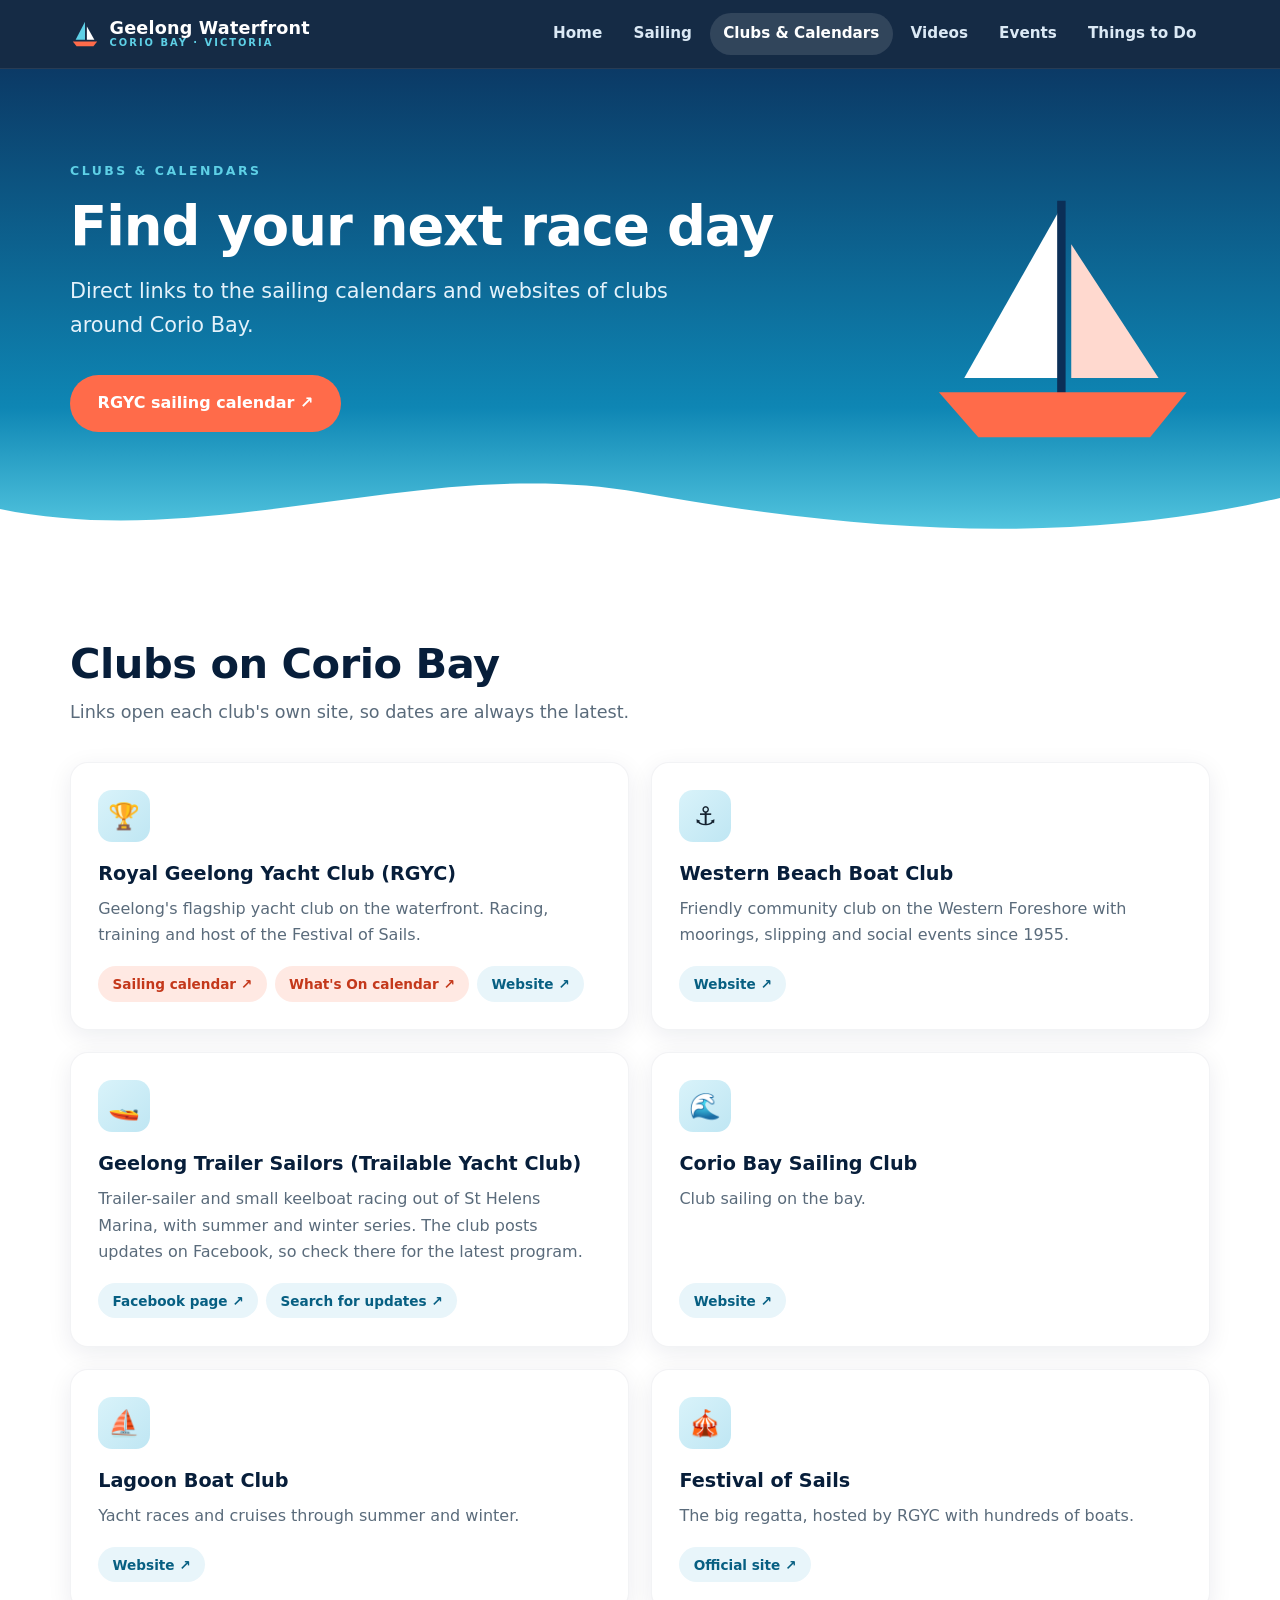
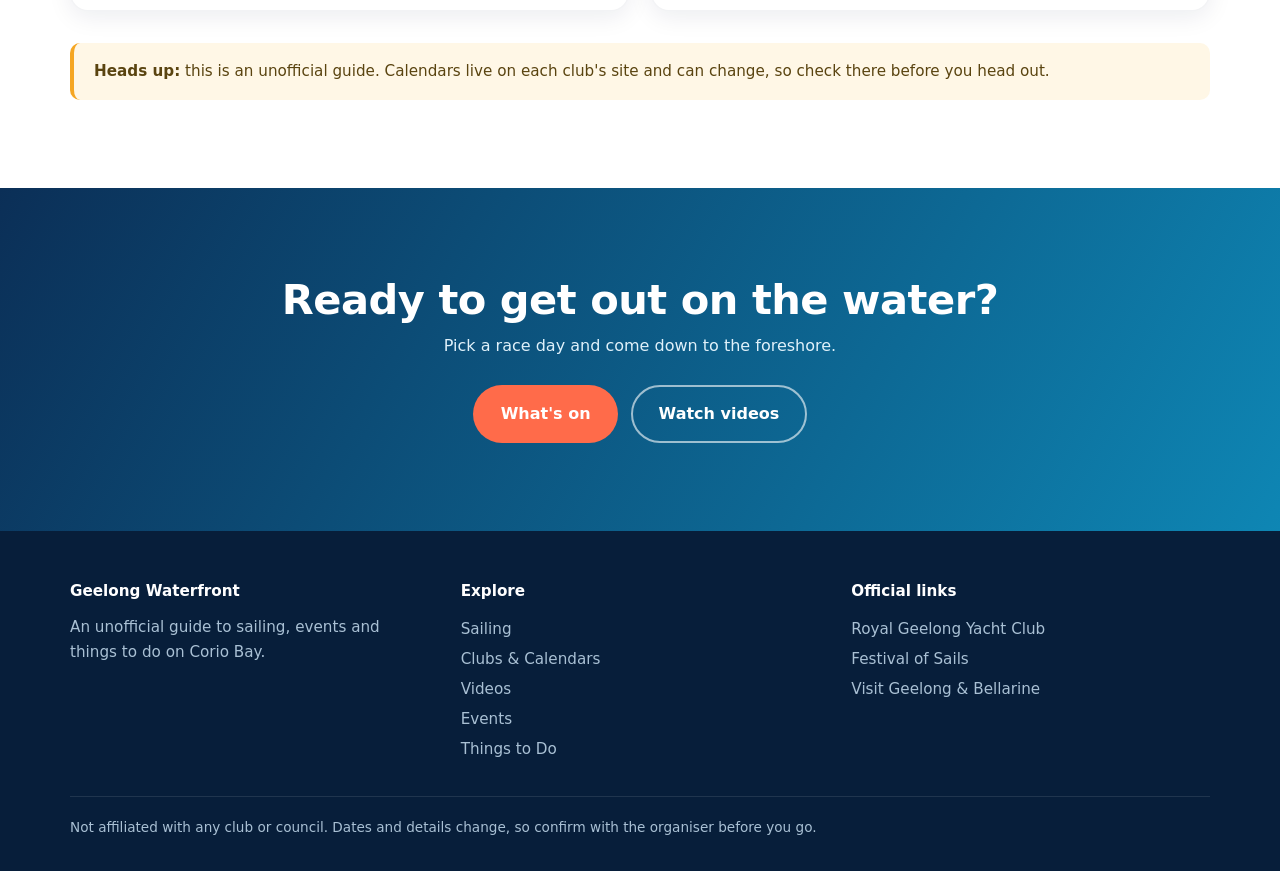
==== clubs.html @ 73ff6553 "Redesign as modern multi-page responsive site with club calendars Co-authored-by: Copilot <223556219" ====
<!DOCTYPE html>
<html lang="en">
<head>
<meta charset="utf-8">
<meta name="viewport" content="width=device-width, initial-scale=1">
<title>Sailing Clubs &amp; Calendars | Geelong Waterfront</title>
<meta name="description" content="Sailing calendars and links for Royal Geelong Yacht Club, Western Beach Boat Club, Geelong trailer sailors and other clubs on Corio Bay.">
<meta name="theme-color" content="#071e3a">
<link rel="icon" href="data:image/svg+xml,%3Csvg xmlns='http://www.w3.org/2000/svg' viewBox='0 0 32 32'%3E%3Cpath d='M16 3v19H6z' fill='%230e86b4'/%3E%3Cpath d='M18 8v14h8z' fill='%23ff6b4a'/%3E%3Cpath d='M3 24h26l-4 5H7z' fill='%23071e3a'/%3E%3C/svg%3E">
<link rel="stylesheet" href="assets/style.css">
</head>
<body>
<a class="skip" href="#main">Skip to content</a>
<header class="site-header"><div class="wrap bar">
<a class="brand" href="index.html"><svg viewBox="0 0 32 32" aria-hidden="true"><path d="M16 3v19H6z" fill="#5ed0e6"/><path d="M18 8v14h8z" fill="#fff"/><path d="M3 24h26l-4 5H7z" fill="#ff6b4a"/></svg><span>Geelong Waterfront<small>Corio Bay · Victoria</small></span></a>
<button class="burger" id="burger" aria-label="Menu" aria-expanded="false" aria-controls="nav"><span></span></button>
<nav class="nav" id="nav" aria-label="Main"><a href="index.html">Home</a><a href="sailing.html">Sailing</a><a href="clubs.html" aria-current="page">Clubs &amp; Calendars</a><a href="videos.html">Videos</a><a href="events.html">Events</a><a href="explore.html">Things to Do</a></nav>
</div></header>
<main id="main">

<div class="hero sm">
<svg class="boat" viewBox="0 0 200 200" aria-hidden="true"><path d="M98 20v120H30z" fill="#fff"/><path d="M106 45v95h62z" fill="#ffd9cf"/><path d="M96 14h6v140h-6z" fill="#0b2f57"/><path d="M12 150h176l-26 32H40z" fill="#ff6b4a"/></svg>
<div class="wrap"><span class="eyebrow">Clubs &amp; Calendars</span><h1>Find your next race day</h1>
<p>Direct links to the sailing calendars and websites of clubs around Corio Bay.</p>
<div class="btns"><a class="btn p" href="https://rgyc.com.au/sailing/calendar/" target="_blank" rel="noopener">RGYC sailing calendar ↗</a></div></div>
<svg class="wave" viewBox="0 0 1440 100" preserveAspectRatio="none" aria-hidden="true"><path fill="#fff" d="M0 60C240 100 480 10 720 45s480 50 720 5V100H0z"/></svg>
</div>

<section><div class="wrap">
<h2 class="reveal">Clubs on Corio Bay</h2>
<p class="lead reveal">Links open each club's own site, so dates are always the latest.</p>
<div class="grid two">
<div class="card reveal"><div class="ic">🏆</div><h3>Royal Geelong Yacht Club (RGYC)</h3><p>Geelong's flagship yacht club on the waterfront. Racing, training and host of the Festival of Sails.</p>
<div class="links"><a class="chip c" href="https://rgyc.com.au/sailing/calendar/" target="_blank" rel="noopener">Sailing calendar ↗</a><a class="chip c" href="https://rgyc.com.au/whats-on/calendar/" target="_blank" rel="noopener">What's On calendar ↗</a><a class="chip" href="https://rgyc.com.au/" target="_blank" rel="noopener">Website ↗</a></div></div>
<div class="card reveal"><div class="ic">⚓</div><h3>Western Beach Boat Club</h3><p>Friendly community club on the Western Foreshore with moorings, slipping and social events since 1955.</p>
<div class="links"><a class="chip" href="https://www.geelongwesternbeachboatclub.com.au/" target="_blank" rel="noopener">Website ↗</a></div></div>
<div id="trailer" class="card reveal"><div class="ic">🚤</div><h3>Geelong Trailer Sailors (Trailable Yacht Club)</h3><p>Trailer-sailer and small keelboat racing out of St Helens Marina, with summer and winter series. The club posts updates on Facebook, so check there for the latest program.</p>
<div class="links"><a class="chip" href="https://www.facebook.com/GeelongTrailableYachtClub/" target="_blank" rel="noopener">Facebook page ↗</a><a class="chip" href="https://www.google.com/search?q=Geelong+Trailable+Yacht+Club" target="_blank" rel="noopener">Search for updates ↗</a></div></div>
<div class="card reveal"><div class="ic">🌊</div><h3>Corio Bay Sailing Club</h3><p>Club sailing on the bay.</p><div class="links"><a class="chip" href="https://www.coriobaysailingclub.au/" target="_blank" rel="noopener">Website ↗</a></div></div>
<div class="card reveal"><div class="ic">⛵</div><h3>Lagoon Boat Club</h3><p>Yacht races and cruises through summer and winter.</p><div class="links"><a class="chip" href="https://www.lagoonboatclub.com.au/" target="_blank" rel="noopener">Website ↗</a></div></div>
<div class="card reveal"><div class="ic">🎪</div><h3>Festival of Sails</h3><p>The big regatta, hosted by RGYC with hundreds of boats.</p><div class="links"><a class="chip" href="https://festivalofsails.com.au/" target="_blank" rel="noopener">Official site ↗</a></div></div>
</div>
<p class="note reveal"><b>Heads up:</b> this is an unofficial guide. Calendars live on each club's site and can change, so check there before you head out.</p>
</div></section>

<section class="cta-band"><div class="wrap reveal"><h2>Ready to get out on the water?</h2><p>Pick a race day and come down to the foreshore.</p><div class="btns"><a class="btn p" href="events.html">What's on</a><a class="btn g" href="videos.html">Watch videos</a></div></div></section>
</main>
<footer><div class="wrap">
<div class="cols">
<div><h4>Geelong Waterfront</h4><p>An unofficial guide to sailing, events and things to do on Corio Bay.</p></div>
<div><h4>Explore</h4><a href="sailing.html">Sailing</a><a href="clubs.html">Clubs &amp; Calendars</a><a href="videos.html">Videos</a><a href="events.html">Events</a><a href="explore.html">Things to Do</a></div>
<div><h4>Official links</h4><a href="https://rgyc.com.au/" target="_blank" rel="noopener">Royal Geelong Yacht Club</a><a href="https://festivalofsails.com.au/" target="_blank" rel="noopener">Festival of Sails</a><a href="https://www.visitgeelongbellarine.com.au" target="_blank" rel="noopener">Visit Geelong &amp; Bellarine</a></div>
</div>
<p class="fine">Not affiliated with any club or council. Dates and details change, so confirm with the organiser before you go.</p>
</div></footer>
<script src="assets/site.js"></script>
</body></html>
---- assets/style.css ----
:root{--navy:#071e3a;--navy2:#0b2f57;--sea:#0e86b4;--aqua:#5ed0e6;--sand:#f7f3ea;--coral:#ff6b4a;--ink:#14212e;--mute:#5a6b7b;--r:18px;--max:1180px}
*{box-sizing:border-box;margin:0;padding:0}
html{scroll-behavior:smooth}
body{font-family:Inter,system-ui,-apple-system,"Segoe UI",Roboto,sans-serif;color:var(--ink);line-height:1.65;background:#fff;-webkit-font-smoothing:antialiased}
img,svg{max-width:100%;display:block}
a{color:var(--sea)}
.wrap{max-width:var(--max);margin:0 auto;padding:0 1.25rem}
.skip{position:absolute;left:-999px}.skip:focus{left:1rem;top:1rem;background:#fff;padding:.5rem;z-index:99}

.site-header{position:sticky;top:0;z-index:50;background:rgba(7,30,58,.94);backdrop-filter:blur(10px);border-bottom:1px solid rgba(255,255,255,.08)}
.bar{display:flex;align-items:center;justify-content:space-between;height:68px}
.brand{display:flex;align-items:center;gap:.6rem;color:#fff;text-decoration:none;font-weight:800;letter-spacing:.2px;font-size:1.1rem;line-height:1.1}
.brand svg{width:30px;height:30px}
.brand small{display:block;font-weight:600;font-size:.62rem;letter-spacing:2px;text-transform:uppercase;color:var(--aqua)}
.nav{display:flex;gap:.25rem;align-items:center}
.nav a{color:#dbe9f5;text-decoration:none;font-weight:600;font-size:.95rem;padding:.5rem .85rem;border-radius:999px;transition:.2s}
.nav a:hover,.nav a[aria-current=page]{background:rgba(255,255,255,.12);color:#fff}
.nav .cta{background:var(--coral);color:#fff}
.nav .cta:hover{background:#ff8466}
.burger{display:none;background:none;border:0;color:#fff;width:44px;height:44px;cursor:pointer;position:relative}
.burger span,.burger span:before,.burger span:after{display:block;width:24px;height:2px;background:#fff;position:absolute;left:10px}
.burger span{top:21px}.burger span:before,.burger span:after{content:"";left:0}
.burger span:before{top:-7px}.burger span:after{top:7px}
@media(max-width:860px){
 .burger{display:block}
 .nav{position:fixed;inset:68px 0 auto 0;flex-direction:column;align-items:stretch;background:var(--navy);padding:1rem 1.25rem 1.5rem;gap:.25rem;transform:translateY(-130%);transition:transform .3s;max-height:calc(100vh - 68px);overflow:auto;visibility:hidden}
 .nav.open{transform:none;visibility:visible}
 .nav a{padding:.85rem 1rem;font-size:1.05rem}
}

.hero{position:relative;color:#fff;overflow:hidden;background:linear-gradient(180deg,#0b3a66 0%,#0e86b4 70%,#5ed0e6 100%)}
.hero .wrap{position:relative;z-index:2;padding-top:clamp(4rem,12vw,9rem);padding-bottom:clamp(7rem,16vw,12rem)}
.hero.sm .wrap{padding-top:clamp(3rem,8vw,5.5rem);padding-bottom:clamp(5rem,10vw,7.5rem)}
.eyebrow{display:inline-block;font-size:.78rem;letter-spacing:2.5px;text-transform:uppercase;font-weight:700;color:var(--aqua);margin-bottom:1rem}
.hero h1{font-size:clamp(2.4rem,7vw,5rem);line-height:1.05;font-weight:800;letter-spacing:-1px;max-width:15ch}
.hero.sm h1{font-size:clamp(2rem,5vw,3.4rem);max-width:22ch}
.hero p{font-size:clamp(1.05rem,2.2vw,1.3rem);max-width:40rem;margin:1.2rem 0 2rem;color:#e4f2fb}
.hero .boat{position:absolute;right:6%;bottom:90px;width:clamp(110px,22vw,300px);z-index:1;animation:bob 6s ease-in-out infinite}
@media(max-width:600px){.hero .boat{opacity:.35;right:-10px}}
@keyframes bob{50%{transform:translateY(-10px) rotate(1.5deg)}}
.wave{position:absolute;left:0;right:0;bottom:-1px;z-index:2;width:100%;height:clamp(50px,9vw,110px)}
@media(prefers-reduced-motion:reduce){.hero .boat{animation:none}html{scroll-behavior:auto}}

.btn{display:inline-flex;align-items:center;gap:.5rem;padding:.85rem 1.6rem;border-radius:999px;font-weight:700;text-decoration:none;transition:.2s;border:2px solid transparent;font-size:1rem}
.btn.p{background:var(--coral);color:#fff}.btn.p:hover{background:#ff8466;transform:translateY(-2px)}
.btn.g{border-color:rgba(255,255,255,.6);color:#fff}.btn.g:hover{background:rgba(255,255,255,.15)}
.btn.o{border-color:var(--sea);color:var(--sea)}.btn.o:hover{background:var(--sea);color:#fff}
.btns{display:flex;flex-wrap:wrap;gap:.8rem}

section{padding:clamp(3rem,7vw,5.5rem) 0}
.alt{background:var(--sand)}
.dark{background:var(--navy);color:#fff}.dark h2{color:#fff}.dark .lead{color:#c5d8e8}
h2{font-size:clamp(1.7rem,4vw,2.6rem);line-height:1.15;color:var(--navy);letter-spacing:-.5px;margin-bottom:.6rem}
.lead{max-width:44rem;color:var(--mute);font-size:1.1rem;margin-bottom:2.2rem}
.grid{display:grid;gap:1.4rem;grid-template-columns:repeat(auto-fit,minmax(min(100%,260px),1fr))}
.grid.two{grid-template-columns:repeat(auto-fit,minmax(min(100%,420px),1fr))}
.card{background:#fff;border-radius:var(--r);padding:1.7rem;box-shadow:0 6px 24px rgba(7,30,58,.08);transition:.25s;display:flex;flex-direction:column;border:1px solid rgba(7,30,58,.05)}
.card:hover{transform:translateY(-4px);box-shadow:0 14px 34px rgba(7,30,58,.14)}
.card .ic{width:52px;height:52px;border-radius:14px;display:grid;place-items:center;font-size:1.6rem;background:linear-gradient(135deg,#d9f3fa,#bfe6f3);margin-bottom:1rem}
.card h3{color:var(--navy);font-size:1.2rem;margin-bottom:.4rem}
.card p{color:var(--mute);flex:1}
.card .links{display:flex;flex-wrap:wrap;gap:.5rem;margin-top:1.1rem}
.chip{display:inline-block;padding:.4rem .9rem;border-radius:999px;background:#e8f5fa;color:#075f82;font-weight:600;font-size:.85rem;text-decoration:none;transition:.2s}
.chip:hover{background:var(--sea);color:#fff}
.chip.c{background:#ffe9e3;color:#c4381b}.chip.c:hover{background:var(--coral);color:#fff}
.tag{display:inline-block;font-size:.72rem;letter-spacing:1.5px;text-transform:uppercase;font-weight:700;color:var(--coral);margin-bottom:.4rem}

.stats{display:grid;grid-template-columns:repeat(auto-fit,minmax(150px,1fr));gap:1rem;text-align:center}
.stats b{display:block;font-size:clamp(2rem,5vw,3rem);color:var(--aqua);line-height:1.1}
.stats span{color:#c5d8e8;font-size:.95rem}

.video{background:#fff;border-radius:var(--r);overflow:hidden;box-shadow:0 6px 24px rgba(7,30,58,.1)}
.video iframe{width:100%;aspect-ratio:16/9;border:0;display:block;background:#000}
.video .t{padding:1.1rem 1.3rem 1.3rem}
.video h3{color:var(--navy);font-size:1.1rem}
.video p{color:var(--mute);font-size:.95rem}
.vlink{aspect-ratio:16/9;display:grid;place-items:center;text-decoration:none;color:#fff;background:linear-gradient(135deg,var(--navy2),var(--sea))}
.vlink i{width:70px;height:70px;border-radius:50%;background:rgba(255,255,255,.2);display:grid;place-items:center;font-style:normal;font-size:1.8rem;transition:.2s}
.vlink:hover i{background:var(--coral);transform:scale(1.1)}

.tl{list-style:none;border-left:3px solid var(--aqua);margin-left:.5rem}
.tl li{position:relative;padding:0 0 2rem 1.8rem}
.tl li:before{content:"";position:absolute;left:-11px;top:.35rem;width:19px;height:19px;border-radius:50%;background:var(--coral);border:3px solid #fff;box-shadow:0 0 0 2px var(--aqua)}
.tl b{display:block;color:var(--navy);font-size:1.15rem}
.tl em{font-style:normal;color:var(--coral);font-weight:700;font-size:.85rem;letter-spacing:1px;text-transform:uppercase}
.tl p{color:var(--mute)}

.note{background:#fff7e6;border-left:4px solid #f5a623;padding:1rem 1.25rem;border-radius:10px;color:#5a4410;font-size:.95rem;margin-top:2rem}
.cta-band{background:linear-gradient(120deg,var(--navy2),var(--sea));color:#fff;text-align:center}
.cta-band h2{color:#fff}.cta-band p{max-width:36rem;margin:0 auto 1.6rem;color:#e0f1fa}
.cta-band .btns{justify-content:center}

footer{background:var(--navy);color:#a9c0d4;padding:3rem 0 2rem;font-size:.95rem}
footer .cols{display:grid;gap:2rem;grid-template-columns:repeat(auto-fit,minmax(200px,1fr));margin-bottom:2rem}
footer h4{color:#fff;margin-bottom:.7rem}
footer a{color:#a9c0d4;text-decoration:none;display:block;padding:.15rem 0}footer a:hover{color:#fff}
footer .fine{border-top:1px solid rgba(255,255,255,.1);padding-top:1.2rem;font-size:.85rem}
.js .reveal{opacity:0;transform:translateY(20px);transition:.6s}.js .reveal.in{opacity:1;transform:none}
@media(prefers-reduced-motion:reduce){.js .reveal{opacity:1;transform:none;transition:none}}
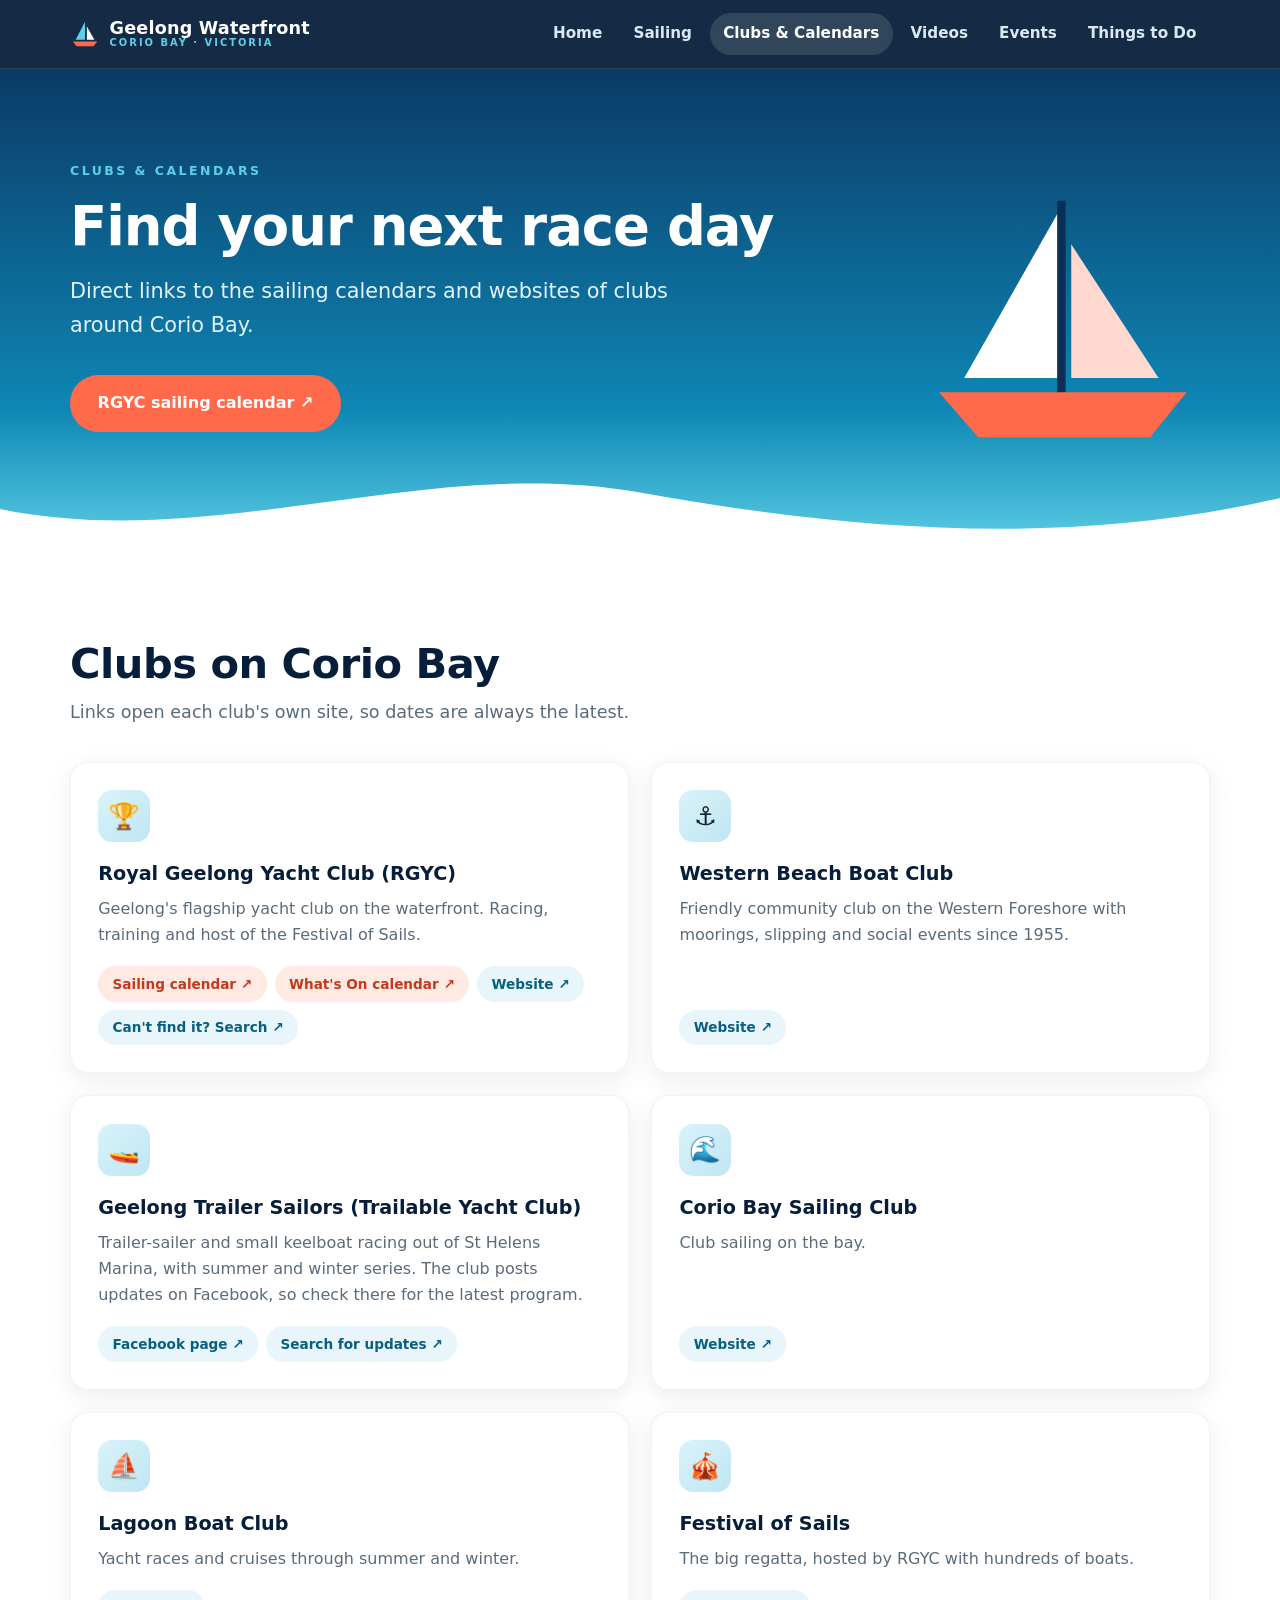
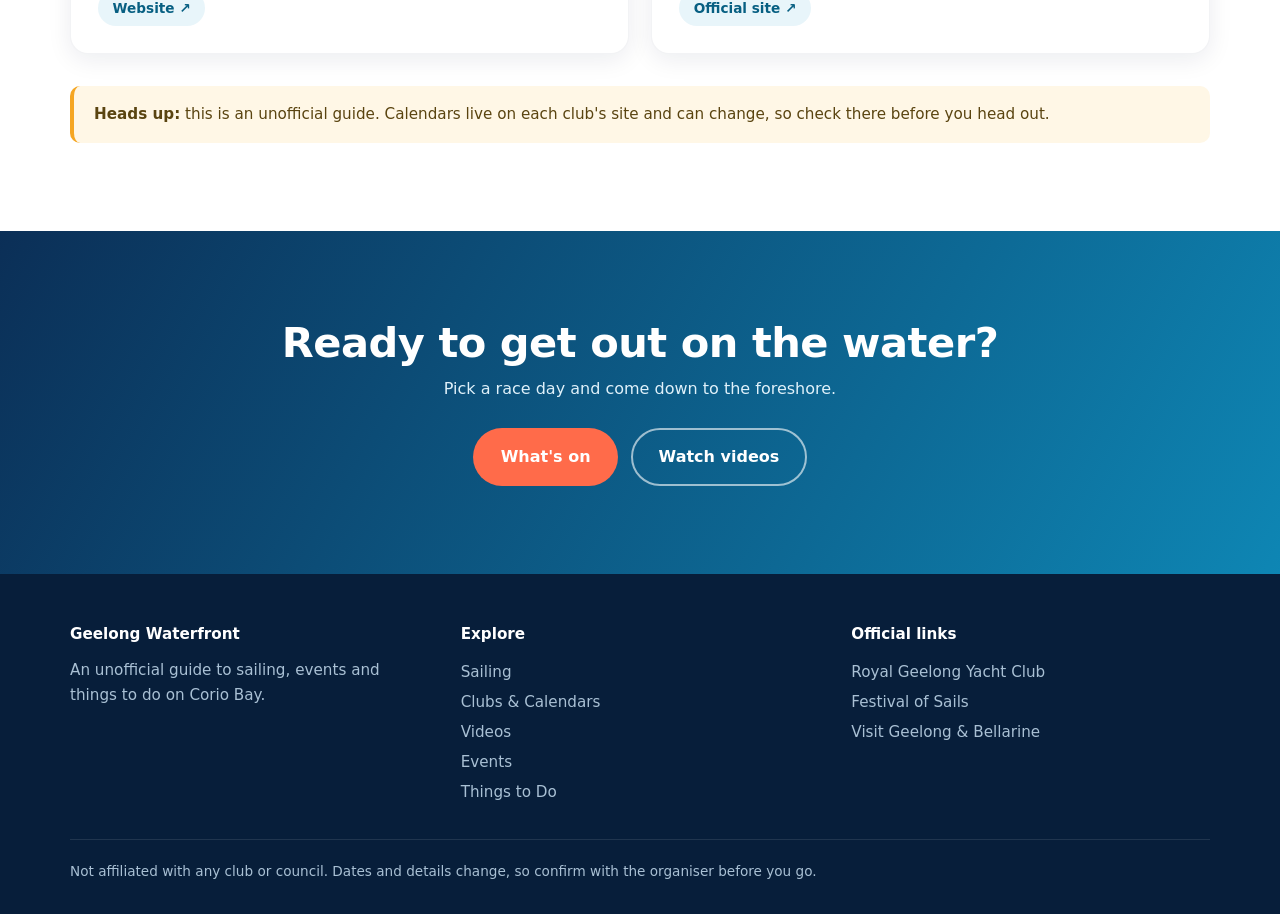
==== commit 669f8310: "Add RGYC calendar search fallback Co-authored-by: Copilot <223556219+Copilot@users.noreply.github.co" ====
--- a/clubs.html
+++ b/clubs.html
@@ -31,12 +31,12 @@
 <p class="lead reveal">Links open each club's own site, so dates are always the latest.</p>
 <div class="grid two">
 <div class="card reveal"><div class="ic">🏆</div><h3>Royal Geelong Yacht Club (RGYC)</h3><p>Geelong's flagship yacht club on the waterfront. Racing, training and host of the Festival of Sails.</p>
-<div class="links"><a class="chip c" href="https://rgyc.com.au/sailing/calendar/" target="_blank" rel="noopener">Sailing calendar ↗</a><a class="chip c" href="https://rgyc.com.au/whats-on/calendar/" target="_blank" rel="noopener">What's On calendar ↗</a><a class="chip" href="https://rgyc.com.au/" target="_blank" rel="noopener">Website ↗</a></div></div>
+<div class="links"><a class="chip c" href="https://rgyc.com.au/sailing/calendar/" target="_blank" rel="noopener">Sailing calendar ↗</a><a class="chip c" href="https://rgyc.com.au/whats-on/calendar/" target="_blank" rel="noopener">What's On calendar ↗</a><a class="chip" href="https://rgyc.com.au/" target="_blank" rel="noopener">Website ↗</a><a class="chip" href="https://www.google.com/search?q=Royal+Geelong+Yacht+Club+sailing+calendar" target="_blank" rel="noopener">Can't find it? Search ↗</a></div></div>
 <div class="card reveal"><div class="ic">⚓</div><h3>Western Beach Boat Club</h3><p>Friendly community club on the Western Foreshore with moorings, slipping and social events since 1955.</p>
 <div class="links"><a class="chip" href="https://www.geelongwesternbeachboatclub.com.au/" target="_blank" rel="noopener">Website ↗</a></div></div>
 <div id="trailer" class="card reveal"><div class="ic">🚤</div><h3>Geelong Trailer Sailors (Trailable Yacht Club)</h3><p>Trailer-sailer and small keelboat racing out of St Helens Marina, with summer and winter series. The club posts updates on Facebook, so check there for the latest program.</p>
 <div class="links"><a class="chip" href="https://www.facebook.com/GeelongTrailableYachtClub/" target="_blank" rel="noopener">Facebook page ↗</a><a class="chip" href="https://www.google.com/search?q=Geelong+Trailable+Yacht+Club" target="_blank" rel="noopener">Search for updates ↗</a></div></div>
-<div class="card reveal"><div class="ic">🌊</div><h3>Corio Bay Sailing Club</h3><p>Club sailing on the bay.</p><div class="links"><a class="chip" href="https://www.coriobaysailingclub.au/" target="_blank" rel="noopener">Website ↗</a></div></div>
+<div class="card reveal"><div class="ic">🌊</div><h3>Corio Bay Sailing Club</h3><p>Club sailing on the bay.</p><div class="links"><a class="chip" href="https://playsport.com/coriobaysailingclub_corio" target="_blank" rel="noopener">Website ↗</a></div></div>
 <div class="card reveal"><div class="ic">⛵</div><h3>Lagoon Boat Club</h3><p>Yacht races and cruises through summer and winter.</p><div class="links"><a class="chip" href="https://www.lagoonboatclub.com.au/" target="_blank" rel="noopener">Website ↗</a></div></div>
 <div class="card reveal"><div class="ic">🎪</div><h3>Festival of Sails</h3><p>The big regatta, hosted by RGYC with hundreds of boats.</p><div class="links"><a class="chip" href="https://festivalofsails.com.au/" target="_blank" rel="noopener">Official site ↗</a></div></div>
 </div>
